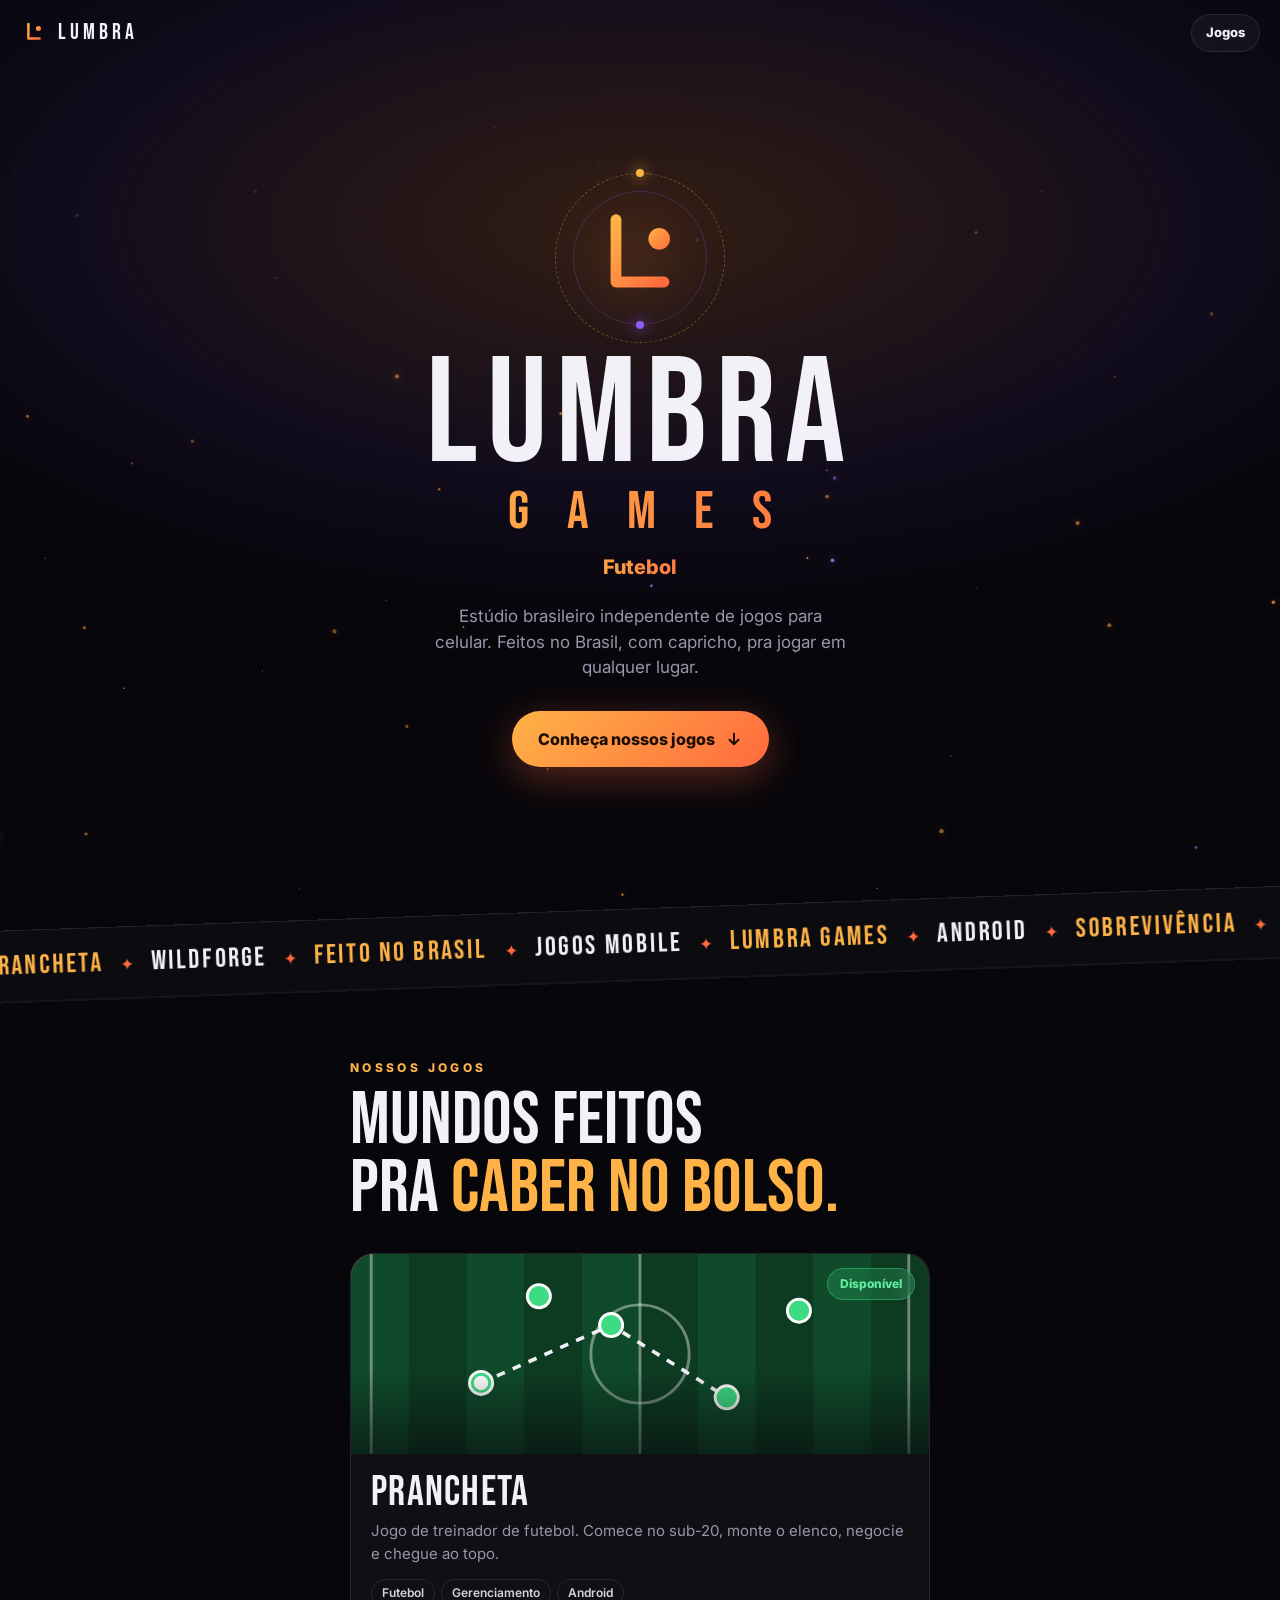
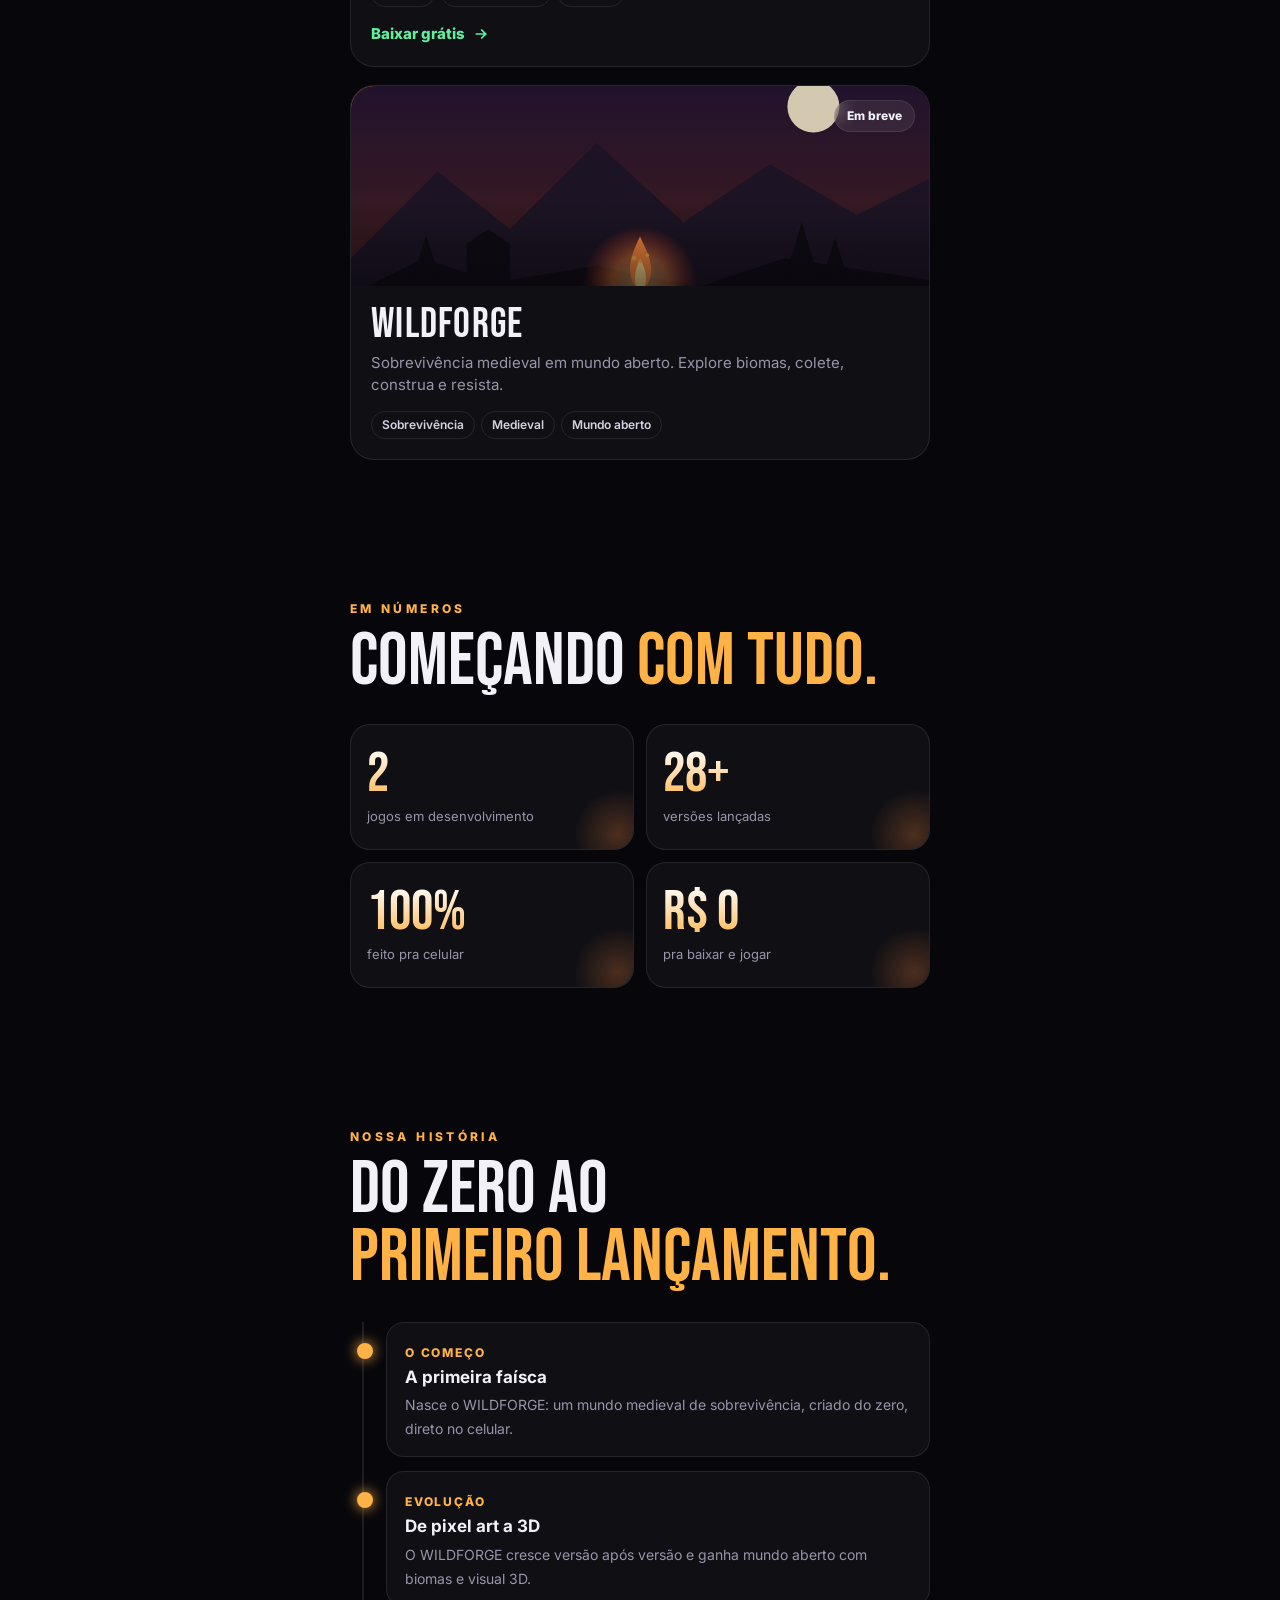
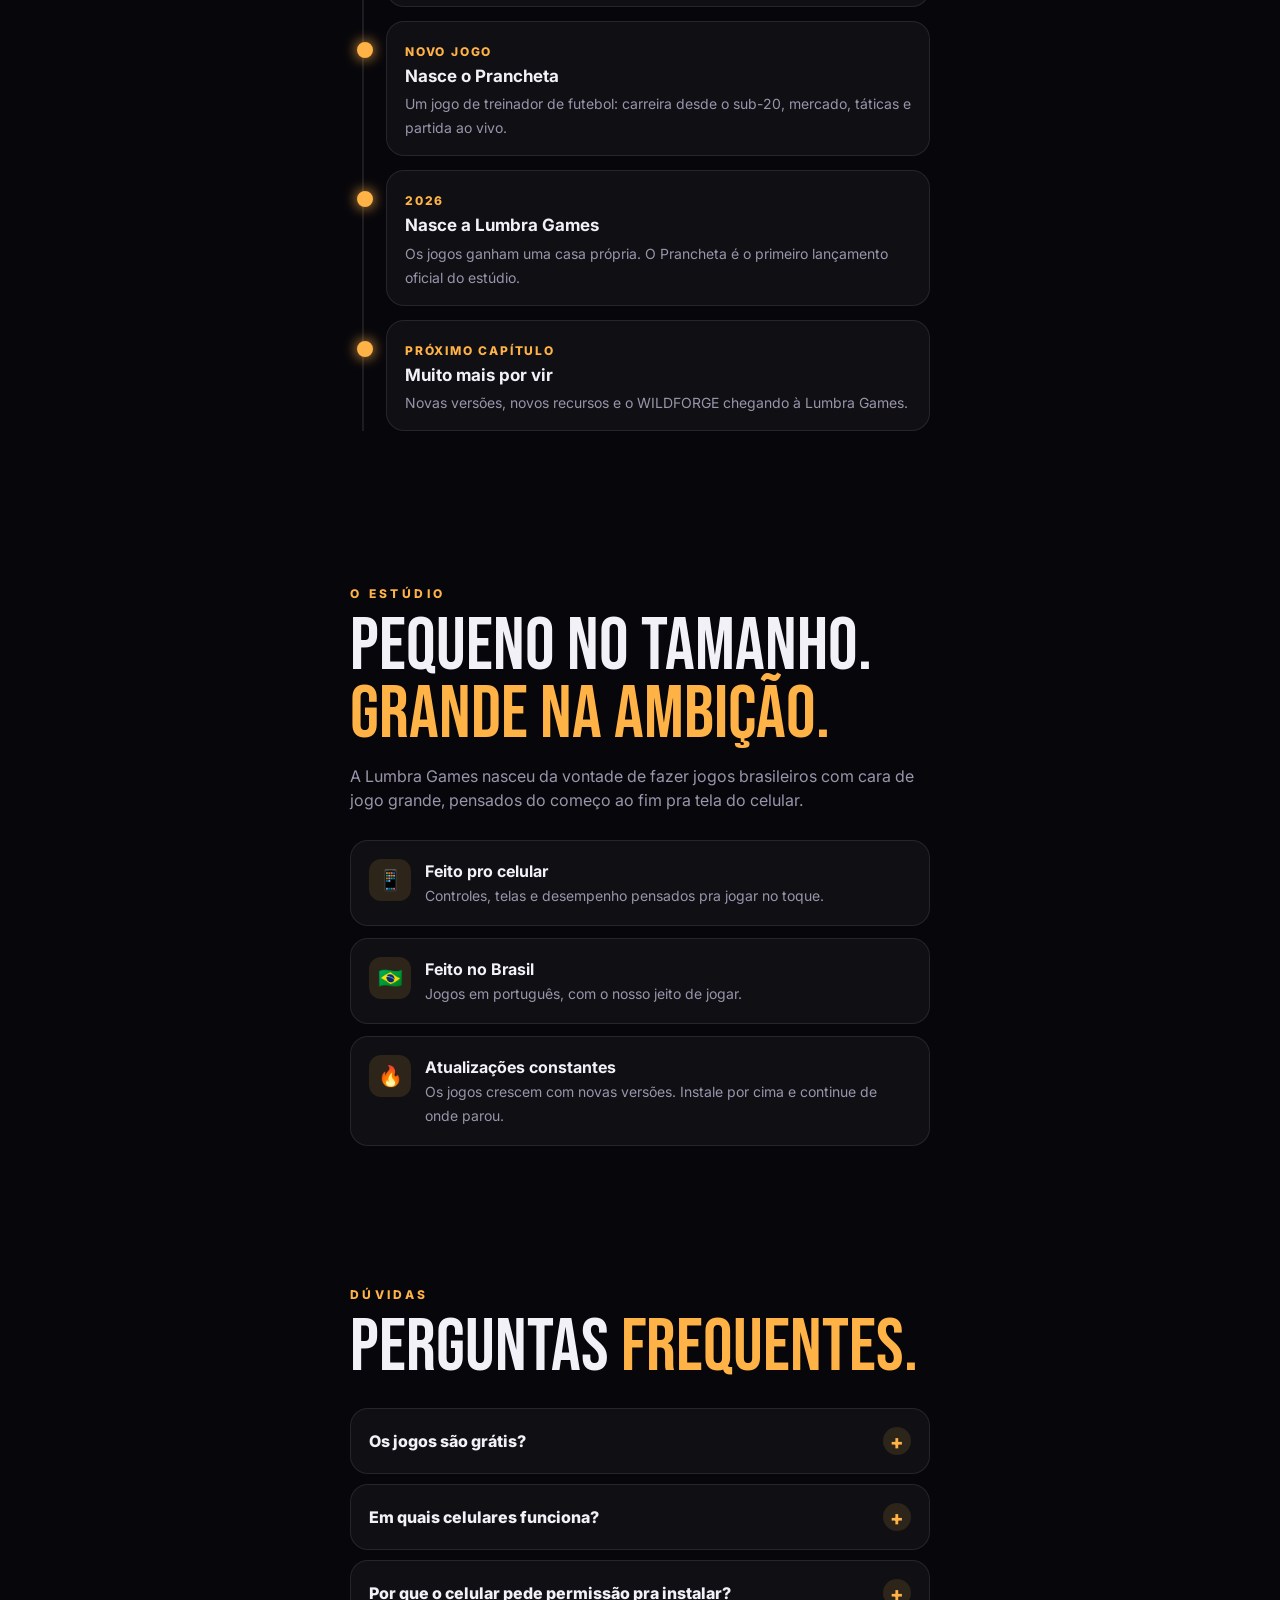
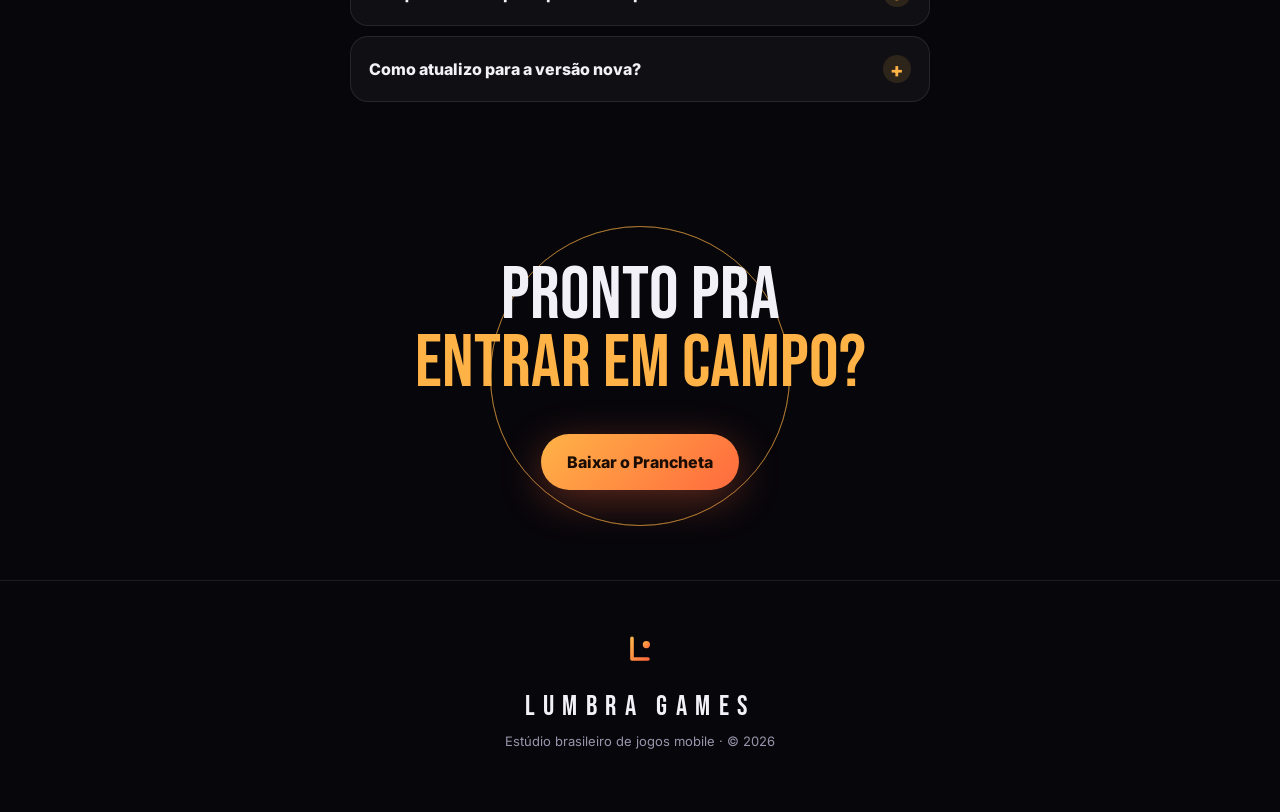
==== index.html @ eddba548 "Site oficial da Lumbra Games Co-Authored-By: Claude Opus 5.5 <noreply@anthropic.com> Claude-Session:" ====
<!DOCTYPE html>
<html lang="pt-BR">
<head>
<meta charset="utf-8">
<meta name="viewport" content="width=device-width, initial-scale=1, viewport-fit=cover">
<title>Lumbra Games · Estúdio brasileiro de jogos mobile</title>
<meta name="description" content="Lumbra Games é um estúdio brasileiro independente de jogos para celular. Criadores de Prancheta e WILDFORGE.">
<meta name="keywords" content="Lumbra Games, Lumbra, estúdio de jogos, jogos mobile, jogos Android, Prancheta, WILDFORGE, jogo brasileiro">
<meta name="author" content="Lumbra Games">
<link rel="canonical" href="https://lumbragames.github.io/">
<meta name="theme-color" content="#07060b">
<link rel="icon" href="logo.svg" type="image/svg+xml">
<meta property="og:type" content="website">
<meta property="og:site_name" content="Lumbra Games">
<meta property="og:title" content="Lumbra Games · Estúdio brasileiro de jogos mobile">
<meta property="og:description" content="Criadores de Prancheta e WILDFORGE.">
<meta property="og:url" content="https://lumbragames.github.io/">
<meta property="og:locale" content="pt_BR">
<meta name="twitter:card" content="summary">
<script type="application/ld+json">
{"@context":"https://schema.org","@type":"Organization","name":"Lumbra Games","alternateName":"Lumbra","url":"https://lumbragames.github.io/","logo":"https://lumbragames.github.io/logo.svg","description":"Estúdio brasileiro independente de jogos para celular.","foundingDate":"2026","areaServed":"BR",
"makesOffer":[{"@type":"Offer","price":"0","priceCurrency":"BRL","itemOffered":{"@type":"VideoGame","name":"Prancheta","url":"https://lumbragames.github.io/Prancheta/","gamePlatform":"Android","genre":"Gerenciamento de futebol","author":{"@type":"Organization","name":"Lumbra Games"}}}]}
</script>
<link rel="preconnect" href="https://fonts.googleapis.com">
<link rel="preconnect" href="https://fonts.gstatic.com" crossorigin>
<link href="https://fonts.googleapis.com/css2?family=Bebas+Neue&family=Inter:wght@400;600;800&display=swap" rel="stylesheet">
<style>
:root{--bg:#07060b;--card:rgba(255,255,255,.04);--line:rgba(255,255,255,.09);--chalk:#f3f1f8;--muted:#9a95ab;--amber:#ffb347;--ember:#ff6a3d;--violet:#8b5cf6;
--display:"Bebas Neue",Impact,"Arial Narrow",sans-serif;--body:Inter,system-ui,-apple-system,Roboto,sans-serif}
*{box-sizing:border-box;margin:0;padding:0}
html{scroll-behavior:smooth}
body{font-family:var(--body);background:var(--bg);color:var(--chalk);line-height:1.5;overflow-x:hidden;-webkit-font-smoothing:antialiased}
a{color:inherit;text-decoration:none}

/* intro */
#intro{position:fixed;inset:0;z-index:100;background:var(--bg);display:grid;place-items:center;transition:opacity .8s .1s,visibility .8s .1s}
#intro.done{opacity:0;visibility:hidden}
#intro svg{width:84px;height:84px}
#intro .m{stroke-dasharray:300;stroke-dashoffset:300;animation:draw 1.2s .1s cubic-bezier(.6,0,.2,1) forwards}
#intro .glow{opacity:0;animation:fadeIn .6s 1s forwards}
@keyframes draw{to{stroke-dashoffset:0}}
@keyframes fadeIn{to{opacity:1}}

/* fundo: brasas + luz */
#embers{position:fixed;inset:0;z-index:0;pointer-events:none}
.aura{position:fixed;left:50%;top:-20vh;width:140vw;height:90vh;transform:translateX(-50%);background:radial-gradient(ellipse at center,rgba(255,140,60,.18),rgba(139,92,246,.08) 45%,transparent 70%);filter:blur(20px);z-index:0;pointer-events:none;animation:breathe 8s ease-in-out infinite}
@keyframes breathe{50%{opacity:.6;transform:translateX(-50%) scale(1.1)}}
main,footer{position:relative;z-index:1}

nav{position:fixed;top:0;left:0;right:0;z-index:50;display:flex;align-items:center;justify-content:space-between;padding:14px 20px;transition:.3s}
nav.solid{background:rgba(7,6,11,.8);backdrop-filter:blur(12px);-webkit-backdrop-filter:blur(12px);border-bottom:1px solid var(--line)}
nav .b{display:flex;align-items:center;gap:10px;font-family:var(--display);font-size:22px;letter-spacing:.18em}
nav .b svg{width:28px;height:28px}
nav a.j{font-size:13px;font-weight:800;padding:8px 14px;border:1px solid var(--line);border-radius:99px;background:var(--card)}

/* hero */
.hero{min-height:100svh;display:flex;flex-direction:column;justify-content:center;align-items:center;text-align:center;padding:100px 20px 60px}
.mark{width:120px;height:120px;margin-bottom:26px;filter:drop-shadow(0 0 30px rgba(255,140,60,.45));animation:float 5s ease-in-out infinite}
@keyframes float{50%{transform:translateY(-10px)}}
.hero h1{font-family:var(--display);font-weight:400;font-size:clamp(64px,20vw,150px);line-height:.85;letter-spacing:.06em;white-space:nowrap}
.hero h1 span{display:inline-block;opacity:0;transform:translateY(40px);filter:blur(8px);animation:rise .8s cubic-bezier(.2,.9,.2,1) forwards}
@keyframes rise{to{opacity:1;transform:none;filter:none}}
.hero h1 .s{display:block;font-size:.36em;letter-spacing:.7em;margin-top:8px;margin-right:-.7em;background:linear-gradient(90deg,var(--amber),var(--ember));-webkit-background-clip:text;background-clip:text;color:transparent}
.hero p{max-width:420px;margin:22px auto 0;color:var(--muted);font-size:17px;opacity:0;animation:rise .8s 1.9s forwards}
.hero .go{display:inline-flex;align-items:center;gap:10px;margin-top:30px;padding:16px 26px;border-radius:99px;font-weight:800;background:linear-gradient(135deg,var(--amber),var(--ember));color:#1b0d03;box-shadow:0 10px 40px rgba(255,106,61,.35);opacity:0;animation:rise .8s 2.1s forwards}
.hero .go:active{transform:scale(.97)}

/* seções */
section{max-width:620px;margin:0 auto;padding:70px 20px}
.label{font-size:12px;font-weight:800;letter-spacing:.28em;text-transform:uppercase;color:var(--amber);margin-bottom:10px}
h2{font-family:var(--display);font-weight:400;font-size:clamp(48px,13vw,74px);line-height:.92;margin-bottom:14px}
h2 em{font-style:normal;color:var(--amber)}
.sub{color:var(--muted);font-size:16px}
.rv{opacity:0;transform:translateY(40px);transition:opacity .9s cubic-bezier(.2,.8,.2,1),transform .9s cubic-bezier(.2,.8,.2,1)}
.rv.in{opacity:1;transform:none}

/* jogos */
.games{display:grid;gap:18px;margin-top:30px}
.game{position:relative;display:block;border-radius:24px;overflow:hidden;border:1px solid var(--line);background:var(--card);transform-style:preserve-3d;transition:transform .25s}
.art{position:relative;height:200px;overflow:hidden}
.art svg{position:absolute;inset:0;width:100%;height:100%}
.game .info{padding:18px 20px 20px}
.game h3{font-family:var(--display);font-weight:400;font-size:42px;line-height:1;letter-spacing:.03em}
.game p{color:var(--muted);font-size:15px;margin:6px 0 14px}
.tags{display:flex;flex-wrap:wrap;gap:6px}
.tags span{font-size:12px;font-weight:600;padding:4px 10px;border-radius:99px;border:1px solid var(--line);color:#d6d2e2}
.badge{position:absolute;top:14px;right:14px;z-index:2;font-size:12px;font-weight:800;padding:6px 12px;border-radius:99px;backdrop-filter:blur(8px);-webkit-backdrop-filter:blur(8px)}
.badge.on{background:rgba(61,220,132,.2);color:#5ef0a0;border:1px solid rgba(61,220,132,.4)}
.badge.soon{background:rgba(255,255,255,.08);color:var(--chalk);border:1px solid var(--line)}
.game .shine{position:absolute;inset:0;pointer-events:none;background:radial-gradient(circle at var(--mx,50%) var(--my,0%),rgba(255,255,255,.12),transparent 50%);opacity:0;transition:opacity .3s}
.game:hover .shine,.game.t .shine{opacity:1}
.play{display:inline-flex;align-items:center;gap:8px;margin-top:16px;font-weight:800;font-size:15px;color:#5ef0a0}
.play svg{transition:transform .2s}.game:hover .play svg{transform:translateX(4px)}

/* arte animada dos jogos */
.p-ball{animation:pass 3.2s ease-in-out infinite}
@keyframes pass{0%{transform:translate(0,0)}33%{transform:translate(90px,-40px)}66%{transform:translate(170px,10px)}100%{transform:translate(0,0)}}
.p-line{stroke-dasharray:6 6;animation:dash 1s linear infinite}
@keyframes dash{to{stroke-dashoffset:-12}}
.w-fire{transform-origin:50% 100%;animation:flick .25s ease-in-out infinite alternate}
@keyframes flick{to{transform:scaleY(1.15) scaleX(.92)}}
.w-spark{animation:spark 2.4s linear infinite}
@keyframes spark{from{transform:translateY(0);opacity:1}to{transform:translateY(-110px);opacity:0}}
.e-noise{animation:noise .18s steps(2) infinite}
@keyframes noise{to{transform:translate(-6px,4px)}}
.e-scan{animation:scan 3s linear infinite}
@keyframes scan{from{transform:translateY(-20px)}to{transform:translateY(220px)}}
.e-eye{animation:blink 4s infinite}
@keyframes blink{0%,92%,100%{opacity:1}95%{opacity:0}}

/* sobre */
.about{display:grid;gap:12px;margin-top:28px}
.ab{display:flex;gap:14px;padding:18px;border-radius:18px;border:1px solid var(--line);background:var(--card)}
.ab i{flex:none;width:42px;height:42px;border-radius:12px;display:grid;place-items:center;font-style:normal;font-size:20px;background:rgba(255,179,71,.12)}
.ab b{display:block}
.ab small{color:var(--muted);font-size:14px}

footer{text-align:center;padding:50px 20px 60px;border-top:1px solid var(--line);color:var(--muted);font-size:13px}
footer svg{width:40px;height:40px;margin-bottom:10px}
footer .n{display:block;font-family:var(--display);font-size:28px;letter-spacing:.3em;color:var(--chalk);margin-bottom:4px}


/* ---- extras ---- */
#prog{position:fixed;top:0;left:0;height:3px;width:0;z-index:60;background:linear-gradient(90deg,var(--amber),var(--ember),var(--violet));box-shadow:0 0 12px var(--ember)}
.orbit{position:relative;width:170px;height:170px;display:grid;place-items:center;margin-bottom:10px}
.orbit .mark{margin:0}
.orbit::before,.orbit::after{content:"";position:absolute;inset:0;border-radius:50%;border:1px dashed rgba(255,179,71,.35);animation:spin 18s linear infinite}
.orbit::after{inset:18px;border:1px solid rgba(139,92,246,.25);animation-duration:11s;animation-direction:reverse}
.orbit i{position:absolute;inset:0;animation:spin 6s linear infinite}
.orbit i::before{content:"";position:absolute;top:-4px;left:50%;width:8px;height:8px;margin-left:-4px;border-radius:50%;background:var(--amber);box-shadow:0 0 14px var(--amber)}
.orbit i:nth-child(2){animation-duration:9s;animation-direction:reverse}.orbit i:nth-child(2)::before{background:var(--violet);box-shadow:0 0 14px var(--violet);top:auto;bottom:14px}
@keyframes spin{to{transform:rotate(360deg)}}
.rot{height:30px;overflow:hidden;margin-top:18px;font-weight:800;font-size:20px;opacity:0;animation:rise .8s 2.2s forwards}
.rot div{animation:roll 9s cubic-bezier(.7,0,.3,1) infinite}
.rot span{display:block;height:30px;line-height:30px;background:linear-gradient(90deg,var(--amber),var(--ember));-webkit-background-clip:text;background-clip:text;color:transparent}
@keyframes roll{0%,22%{transform:translateY(0)}25%,47%{transform:translateY(-30px)}50%,72%{transform:translateY(-60px)}75%,97%{transform:translateY(-90px)}100%{transform:translateY(-120px)}}
.hero .go{animation:rise .8s 2.4s forwards,glowp 2.6s 3.2s ease-in-out infinite}
@keyframes glowp{50%{box-shadow:0 10px 60px rgba(255,106,61,.65)}}
.hero p{animation-delay:2.1s}

.ticker{position:relative;z-index:1;overflow:hidden;white-space:nowrap;border-block:1px solid var(--line);background:rgba(255,255,255,.02);padding:14px 0;transform:rotate(-2deg) scale(1.05);margin:10px 0}
.ticker div{display:inline-block;animation:marq 26s linear infinite}
.ticker span{font-family:var(--display);font-size:26px;letter-spacing:.1em;margin:0 16px}
.ticker span:nth-child(4n+1){color:var(--amber)}
.ticker b{color:var(--ember);font-weight:400}
@keyframes marq{to{transform:translateX(-50%)}}

.game{animation:hover 6s ease-in-out infinite}
.game:nth-child(2){animation-delay:-3s}
@keyframes hover{50%{translate:0 -6px}}
.game::before{content:"";position:absolute;inset:-1px;border-radius:24px;padding:1px;background:conic-gradient(from var(--a,0deg),transparent 0 70%,var(--amber) 80%,var(--ember) 88%,transparent 95%);-webkit-mask:linear-gradient(#000 0 0) content-box,linear-gradient(#000 0 0);-webkit-mask-composite:xor;mask-composite:exclude;animation:border 4s linear infinite;pointer-events:none;z-index:3}
@property --a{syntax:"<angle>";inherits:false;initial-value:0deg}
@keyframes border{to{--a:360deg}}

.stats{display:grid;grid-template-columns:1fr 1fr;gap:12px;margin-top:28px}
.stat{position:relative;overflow:hidden;padding:22px 16px;border-radius:20px;border:1px solid var(--line);background:var(--card)}
.stat b{display:block;font-family:var(--display);font-weight:400;font-size:clamp(40px,12vw,56px);line-height:1;background:linear-gradient(180deg,#fff,var(--amber));-webkit-background-clip:text;background-clip:text;color:transparent}
.stat small{color:var(--muted);font-size:13px}
.stat::after{content:"";position:absolute;right:-30px;bottom:-30px;width:90px;height:90px;border-radius:50%;background:radial-gradient(circle,rgba(255,140,60,.25),transparent 70%);animation:breathe 4s ease-in-out infinite}

.tl{position:relative;margin-top:30px;padding-left:36px}
.tl::before{content:"";position:absolute;left:12px;top:0;bottom:0;width:2px;background:var(--line)}
.tl .fill{position:absolute;left:12px;top:0;width:2px;height:0;background:linear-gradient(var(--amber),var(--ember),var(--violet));box-shadow:0 0 14px var(--ember)}
.ev{position:relative;padding:16px 18px;margin-bottom:14px;border-radius:18px;border:1px solid var(--line);background:var(--card);opacity:0;transform:translateX(30px);transition:.7s cubic-bezier(.2,.8,.2,1)}
.ev.in{opacity:1;transform:none}
.ev::before{content:"";position:absolute;left:-30px;top:20px;width:12px;height:12px;border-radius:50%;background:var(--bg);border:2px solid var(--amber);transition:.4s .3s}
.ev.in::before{background:var(--amber);box-shadow:0 0 14px var(--amber)}
.ev span{font-size:12px;font-weight:800;letter-spacing:.15em;color:var(--amber)}
.ev b{display:block;font-size:17px;margin:2px 0}
.ev small{color:var(--muted);font-size:14px}

.ab i{animation:bounce 3s ease-in-out infinite}
.ab:nth-child(2) i{animation-delay:-1s}.ab:nth-child(3) i{animation-delay:-2s}
@keyframes bounce{50%{transform:translateY(-5px) rotate(-6deg)}}

.faq{margin-top:26px;display:grid;gap:10px}
.q{border-radius:18px;border:1px solid var(--line);background:var(--card);overflow:hidden;transition:border-color .3s}
.q.open{border-color:rgba(255,179,71,.4)}
.q button{all:unset;box-sizing:border-box;width:100%;display:flex;justify-content:space-between;align-items:center;gap:12px;padding:18px;font-weight:800;font-size:16px;cursor:pointer}
.q button i{flex:none;width:28px;height:28px;border-radius:50%;display:grid;place-items:center;background:rgba(255,179,71,.12);color:var(--amber);font-style:normal;font-size:20px;transition:transform .35s}
.q.open button i{transform:rotate(45deg)}
.q .a{display:grid;grid-template-rows:0fr;transition:grid-template-rows .4s cubic-bezier(.2,.8,.2,1)}
.q.open .a{grid-template-rows:1fr}
.q .a p{overflow:hidden;color:var(--muted);font-size:15px;padding:0 18px}
.q.open .a p{padding-bottom:18px}

.cta{text-align:center;padding:90px 20px;position:relative;overflow:hidden}
.cta .ring{position:absolute;left:50%;top:50%;width:300px;height:300px;margin:-150px;border-radius:50%;border:1px solid rgba(255,179,71,.3);animation:ripple 4s linear infinite}
.cta .ring:nth-child(2){animation-delay:-1.33s}.cta .ring:nth-child(3){animation-delay:-2.66s}
@keyframes ripple{from{transform:scale(.3);opacity:1}to{transform:scale(1.8);opacity:0}}
.cta h2,.cta a{position:relative}
.cta a{display:inline-flex;margin-top:22px;padding:16px 26px;border-radius:99px;font-weight:800;background:linear-gradient(135deg,var(--amber),var(--ember));color:#1b0d03;box-shadow:0 10px 40px rgba(255,106,61,.35)}

.tap{position:fixed;width:10px;height:10px;margin:-5px;border-radius:50%;pointer-events:none;z-index:95;background:var(--amber);animation:tap .6s ease-out forwards}
@keyframes tap{to{transform:scale(7);opacity:0}}

@media (prefers-reduced-motion:reduce){*,*::before,*::after{animation-duration:.01ms!important;animation-iteration-count:1!important;transition-duration:.01ms!important}}
</style>
</head>
<body>

<div id="intro"><svg viewBox="0 0 100 100" fill="none"><defs><linearGradient id="lg0" x1="0" y1="0" x2="1" y2="1"><stop offset="0" stop-color="#ffb347"/><stop offset="1" stop-color="#ff6a3d"/></linearGradient></defs><path class="m" d="M30 18v52h40" stroke="url(#lg0)" stroke-width="9" stroke-linecap="round" stroke-linejoin="round"/><circle class="glow" cx="66" cy="34" r="9" fill="url(#lg0)"/></svg></div>

<div id="prog"></div>
<div class="aura"></div>
<canvas id="embers"></canvas>

<nav id="nav">
  <a class="b" href="#"><svg viewBox="0 0 100 100" fill="none"><use href="#logo"/></svg>LUMBRA</a>
  <a class="j" href="#jogos">Jogos</a>
</nav>

<svg width="0" height="0" style="position:absolute"><defs>
  <linearGradient id="lg" x1="0" y1="0" x2="1" y2="1"><stop offset="0" stop-color="#ffb347"/><stop offset="1" stop-color="#ff6a3d"/></linearGradient>
  <g id="logo"><path d="M30 18v52h40" stroke="url(#lg)" stroke-width="9" stroke-linecap="round" stroke-linejoin="round" fill="none"/><circle cx="66" cy="34" r="9" fill="url(#lg)"/></g>
</defs></svg>

<main>
<header class="hero">
  <div class="orbit"><i></i><i></i><svg class="mark" viewBox="0 0 100 100" aria-hidden="true"><use href="#logo"/></svg></div>
  <h1 id="h1" aria-label="Lumbra Games"></h1>
  <div class="rot" aria-hidden="true"><div><span>Futebol</span><span>Sobrevivência</span><span>Estratégia</span><span>Aventura</span><span>Futebol</span></div></div>
  <p>Estúdio brasileiro independente de jogos para celular. Feitos no Brasil, com capricho, pra jogar em qualquer lugar.</p>
  <a class="go" href="#jogos">Conheça nossos jogos
    <svg width="18" height="18" viewBox="0 0 24 24" fill="none" stroke="currentColor" stroke-width="2.6" stroke-linecap="round" stroke-linejoin="round"><path d="M12 5v14M6 13l6 6 6-6"/></svg></a>
</header>

<div class="ticker" aria-hidden="true"><div id="tick"></div></div>

<section id="jogos">
  <div class="rv">
    <p class="label">Nossos jogos</p>
    <h2>Mundos feitos<br>pra <em>caber no bolso.</em></h2>
  </div>

  <div class="games">
    <!-- PRANCHETA -->
    <a class="game rv" href="Prancheta/">
      <span class="badge on">Disponível</span>
      <div class="art">
        <svg viewBox="0 0 400 200" preserveAspectRatio="xMidYMid slice" aria-hidden="true">
          <rect width="400" height="200" fill="#0d3b22"/>
          <g fill="#0f4a2a"><rect x="0" width="40" height="200"/><rect x="80" width="40" height="200"/><rect x="160" width="40" height="200"/><rect x="240" width="40" height="200"/><rect x="320" width="40" height="200"/></g>
          <g fill="none" stroke="rgba(255,255,255,.4)" stroke-width="2"><rect x="14" y="14" width="372" height="172"/><line x1="200" y1="14" x2="200" y2="186"/><circle cx="200" cy="100" r="34"/></g>
          <path class="p-line" d="M90 120 L180 80 L260 130" stroke="#f3f1f8" stroke-width="2.5" fill="none"/>
          <g fill="#3ddc84" stroke="#fff" stroke-width="2"><circle cx="90" cy="120" r="8"/><circle cx="180" cy="80" r="8"/><circle cx="260" cy="130" r="8"/><circle cx="130" cy="60" r="8"/><circle cx="310" cy="70" r="8"/></g>
          <circle class="p-ball" cx="90" cy="120" r="5" fill="#fff"/>
          <rect width="400" height="200" fill="url(#fadeG)"/>
          <defs><linearGradient id="fadeG" x1="0" y1="0" x2="0" y2="1"><stop offset=".55" stop-color="#07060b" stop-opacity="0"/><stop offset="1" stop-color="#07060b" stop-opacity=".85"/></linearGradient></defs>
        </svg>
      </div>
      <div class="info">
        <h3>Prancheta</h3>
        <p>Jogo de treinador de futebol. Comece no sub-20, monte o elenco, negocie e chegue ao topo.</p>
        <div class="tags"><span>Futebol</span><span>Gerenciamento</span><span>Android</span></div>
        <span class="play">Baixar grátis <svg width="16" height="16" viewBox="0 0 24 24" fill="none" stroke="currentColor" stroke-width="2.6" stroke-linecap="round"><path d="M5 12h14M13 6l6 6-6 6"/></svg></span>
      </div>
      <i class="shine"></i>
    </a>

    <!-- WILDFORGE -->
    <div class="game rv">
      <span class="badge soon">Em breve</span>
      <div class="art">
        <svg viewBox="0 0 400 200" preserveAspectRatio="xMidYMid slice" aria-hidden="true">
          <defs><linearGradient id="sky" x1="0" y1="0" x2="0" y2="1"><stop offset="0" stop-color="#1a1030"/><stop offset="1" stop-color="#4a1f1a"/></linearGradient>
          <radialGradient id="fireG"><stop offset="0" stop-color="#ffe08a"/><stop offset=".5" stop-color="#ff8a3d"/><stop offset="1" stop-color="#ff3d1f" stop-opacity="0"/></radialGradient></defs>
          <rect width="400" height="200" fill="url(#sky)"/>
          <circle cx="320" cy="45" r="18" fill="#f3e9c8" opacity=".85"/>
          <path d="M0 150 L60 90 L110 130 L170 70 L230 125 L290 85 L350 120 L400 95 V200 H0Z" fill="#1c1424"/>
          <path d="M0 175 L50 150 L80 160 L80 140 L95 130 L110 140 L110 165 L170 155 L240 170 L300 150 L400 165 V200 H0Z" fill="#0e0a12"/>
          <g fill="#0e0a12"><path d="M300 165 l12 -40 l12 40z"/><path d="M325 168 l10 -32 l10 32z"/><path d="M40 172 l12 -38 l12 38z"/></g>
          <circle cx="200" cy="168" r="40" fill="url(#fireG)" opacity=".6"/>
          <g class="w-fire"><path d="M200 175 C188 160 194 148 200 135 C206 148 214 160 200 175Z" fill="#ff8a3d"/><path d="M200 175 C194 166 197 158 200 150 C204 158 207 166 200 175Z" fill="#ffe08a"/></g>
          <g fill="#ffb347"><circle class="w-spark" cx="196" cy="150" r="1.6"/><circle class="w-spark" cx="205" cy="148" r="1.3" style="animation-delay:-.8s"/><circle class="w-spark" cx="200" cy="152" r="1.2" style="animation-delay:-1.6s"/></g>
          <rect width="400" height="200" fill="url(#fadeG)"/>
        </svg>
      </div>
      <div class="info">
        <h3>WILDFORGE</h3>
        <p>Sobrevivência medieval em mundo aberto. Explore biomas, colete, construa e resista.</p>
        <div class="tags"><span>Sobrevivência</span><span>Medieval</span><span>Mundo aberto</span></div>
      </div>
      <i class="shine"></i>
    </div>
  </div>
</section>


<section>
  <div class="rv">
    <p class="label">Em números</p>
    <h2>Começando <em>com tudo.</em></h2>
  </div>
  <div class="stats">
    <div class="stat rv"><b data-n="2">0</b><small>jogos em desenvolvimento</small></div>
    <div class="stat rv"><b data-n="28" data-s="+">0</b><small>versões lançadas</small></div>
    <div class="stat rv"><b data-n="100" data-s="%">0</b><small>feito pra celular</small></div>
    <div class="stat rv"><b data-n="0" data-p="R$ ">0</b><small>pra baixar e jogar</small></div>
  </div>
</section>

<section>
  <div class="rv">
    <p class="label">Nossa história</p>
    <h2>Do zero ao<br><em>primeiro lançamento.</em></h2>
  </div>
  <div class="tl" id="tl"><div class="fill" id="tlf"></div>
    <div class="ev"><span>O COMEÇO</span><b>A primeira faísca</b><small>Nasce o WILDFORGE: um mundo medieval de sobrevivência, criado do zero, direto no celular.</small></div>
    <div class="ev"><span>EVOLUÇÃO</span><b>De pixel art a 3D</b><small>O WILDFORGE cresce versão após versão e ganha mundo aberto com biomas e visual 3D.</small></div>
    <div class="ev"><span>NOVO JOGO</span><b>Nasce o Prancheta</b><small>Um jogo de treinador de futebol: carreira desde o sub-20, mercado, táticas e partida ao vivo.</small></div>
    <div class="ev"><span>2026</span><b>Nasce a Lumbra Games</b><small>Os jogos ganham uma casa própria. O Prancheta é o primeiro lançamento oficial do estúdio.</small></div>
    <div class="ev"><span>PRÓXIMO CAPÍTULO</span><b>Muito mais por vir</b><small>Novas versões, novos recursos e o WILDFORGE chegando à Lumbra Games.</small></div>
  </div>
</section>

<section>
  <div class="rv">
    <p class="label">O estúdio</p>
    <h2>Pequeno no tamanho.<br><em>Grande na ambição.</em></h2>
    <p class="sub">A Lumbra Games nasceu da vontade de fazer jogos brasileiros com cara de jogo grande, pensados do começo ao fim pra tela do celular.</p>
  </div>
  <div class="about">
    <div class="ab rv"><i>📱</i><div><b>Feito pro celular</b><small>Controles, telas e desempenho pensados pra jogar no toque.</small></div></div>
    <div class="ab rv"><i>🇧🇷</i><div><b>Feito no Brasil</b><small>Jogos em português, com o nosso jeito de jogar.</small></div></div>
    <div class="ab rv"><i>🔥</i><div><b>Atualizações constantes</b><small>Os jogos crescem com novas versões. Instale por cima e continue de onde parou.</small></div></div>
  </div>
</section>

<section>
  <div class="rv">
    <p class="label">Dúvidas</p>
    <h2>Perguntas <em>frequentes.</em></h2>
  </div>
  <div class="faq">
    <div class="q rv"><button>Os jogos são grátis?<i>+</i></button><div class="a"><p>Sim. Você baixa e joga sem pagar nada.</p></div></div>
    <div class="q rv"><button>Em quais celulares funciona?<i>+</i></button><div class="a"><p>Os jogos são feitos para Android. A instalação é pelo arquivo APK, direto do nosso site.</p></div></div>
    <div class="q rv"><button>Por que o celular pede permissão pra instalar?<i>+</i></button><div class="a"><p>Como o jogo não vem da Play Store, o Android pede que você permita "instalar apps desconhecidos". É só liberar uma vez para o navegador.</p></div></div>
    <div class="q rv"><button>Como atualizo para a versão nova?<i>+</i></button><div class="a"><p>Baixe a versão nova e instale por cima da antiga. Seu progresso continua salvo.</p></div></div>
  </div>
</section>

<div class="cta">
  <div class="ring"></div><div class="ring"></div><div class="ring"></div>
  <h2 class="rv">Pronto pra<br><em>entrar em campo?</em></h2>
  <a class="rv" href="Prancheta/">Baixar o Prancheta</a>
</div>
</main>

<footer>
  <svg viewBox="0 0 100 100" aria-hidden="true"><use href="#logo"/></svg>
  <span class="n">LUMBRA GAMES</span>
  Estúdio brasileiro de jogos mobile · © 2026
</footer>

<script>
(()=>{
const $=s=>document.querySelector(s),$$=s=>[...document.querySelectorAll(s)];
const reduce=matchMedia('(prefers-reduced-motion: reduce)').matches;
const end=()=>$('#intro').classList.add('done');
addEventListener('load',()=>setTimeout(end,reduce?0:1500));setTimeout(end,2800);

const h=$('#h1');
'LUMBRA'.split('').forEach((c,i)=>{const s=document.createElement('span');s.textContent=c;s.style.animationDelay=(1.5+i*.07)+'s';h.appendChild(s)});
const g=document.createElement('span');g.className='s';g.textContent='GAMES';g.style.animationDelay='2s';h.appendChild(g);

const nav=$('#nav');addEventListener('scroll',()=>nav.classList.toggle('solid',scrollY>40),{passive:true});

const io=new IntersectionObserver(es=>es.forEach(e=>{if(e.isIntersecting){e.target.classList.add('in');io.unobserve(e.target)}}),{threshold:.15});
$$('.rv').forEach(e=>{const sib=[...e.parentNode.children].filter(x=>x.classList.contains('rv'));e.style.transitionDelay=(sib.indexOf(e)*.1)+'s';io.observe(e)});

$$('.game').forEach(c=>{
  const mv=(x,y)=>{const r=c.getBoundingClientRect(),px=(x-r.left)/r.width,py=(y-r.top)/r.height;c.style.setProperty('--mx',px*100+'%');c.style.setProperty('--my',py*100+'%');c.style.transform=`perspective(900px) rotateX(${(py-.5)*-7}deg) rotateY(${(px-.5)*7}deg)`};
  c.addEventListener('pointermove',e=>mv(e.clientX,e.clientY));
  c.addEventListener('touchstart',e=>{c.classList.add('t');mv(e.touches[0].clientX,e.touches[0].clientY)},{passive:true});
  const out=()=>{c.classList.remove('t');c.style.transform=''};c.addEventListener('pointerleave',out);c.addEventListener('touchend',out);
});


/* extras */
const prog=$('#prog');addEventListener('scroll',()=>{const h=document.documentElement;prog.style.width=(scrollY/(h.scrollHeight-innerHeight)*100)+'%'},{passive:true});
const tw=['PRANCHETA','WILDFORGE','FEITO NO BRASIL','JOGOS MOBILE','LUMBRA GAMES','ANDROID','SOBREVIVÊNCIA','FUTEBOL'];
const row=tw.map(w=>`<span>${w}</span><b>✦</b>`).join('');$('#tick').innerHTML=row+row;
const io2=new IntersectionObserver(es=>es.forEach(e=>{if(!e.isIntersecting)return;io2.unobserve(e.target);const b=e.target.querySelector('b[data-n]');if(!b)return;const n=+b.dataset.n,sx=b.dataset.s||'',px=b.dataset.p||'';const t0=performance.now();const f=t=>{const k=Math.min((t-t0)/1500,1);b.textContent=px+Math.round(n*(1-Math.pow(1-k,3)))+sx;if(k<1)requestAnimationFrame(f)};requestAnimationFrame(f)}),{threshold:.4});
$$('.stat').forEach(e=>io2.observe(e));
const evs=$$('.ev'),io3=new IntersectionObserver(es=>es.forEach(e=>{if(e.isIntersecting){e.target.classList.add('in');io3.unobserve(e.target)}}),{threshold:.5});evs.forEach(e=>io3.observe(e));
const tl=$('#tl'),tlf=$('#tlf');addEventListener('scroll',()=>{const r=tl.getBoundingClientRect();const k=Math.max(0,Math.min(1,(innerHeight*.7-r.top)/r.height));tlf.style.height=(k*100)+'%'},{passive:true});
$$('.q button').forEach(b=>b.addEventListener('click',()=>{const q=b.parentNode,o=q.classList.contains('open');$$('.q').forEach(x=>x.classList.remove('open'));if(!o)q.classList.add('open')}));
if(!reduce)addEventListener('pointerdown',e=>{const d=document.createElement('i');d.className='tap';d.style.left=e.clientX+'px';d.style.top=e.clientY+'px';document.body.appendChild(d);setTimeout(()=>d.remove(),650)});
const mk2=$('.orbit');if(!reduce)addEventListener('scroll',()=>{if(scrollY<innerHeight)mk2.style.transform=`translateY(${scrollY*.35}px) scale(${1-scrollY/innerHeight*.3})`;},{passive:true});

/* brasas subindo */
const cv=$('#embers'),cx=cv.getContext('2d');let W,H,P=[];
const fit=()=>{W=innerWidth;H=innerHeight;cv.width=W*devicePixelRatio;cv.height=H*devicePixelRatio;cx.setTransform(devicePixelRatio,0,0,devicePixelRatio,0,0)};fit();addEventListener('resize',fit);
const N=reduce?0:Math.min(60,Math.round(innerWidth/7));
const mk=(y)=>({x:Math.random()*W,y:y??H+10,r:Math.random()*1.8+.4,vy:Math.random()*.6+.25,vx:(Math.random()-.5)*.3,a:Math.random()*.6+.3,w:Math.random()*Math.PI*2,c:Math.random()<.8?'255,160,70':'170,130,255'});
for(let i=0;i<N;i++)P.push(mk(Math.random()*H));
(function loop(){cx.clearRect(0,0,W,H);for(const p of P){p.y-=p.vy;p.w+=.02;p.x+=p.vx+Math.sin(p.w)*.3;if(p.y<-10)Object.assign(p,mk());const f=Math.min(1,p.y/H*1.4);cx.beginPath();cx.arc(p.x,p.y,p.r,0,7);cx.fillStyle=`rgba(${p.c},${p.a*f})`;cx.shadowBlur=8;cx.shadowColor=`rgba(${p.c},.8)`;cx.fill()}if(N)requestAnimationFrame(loop)})();
})();
</script>
</body>
</html>
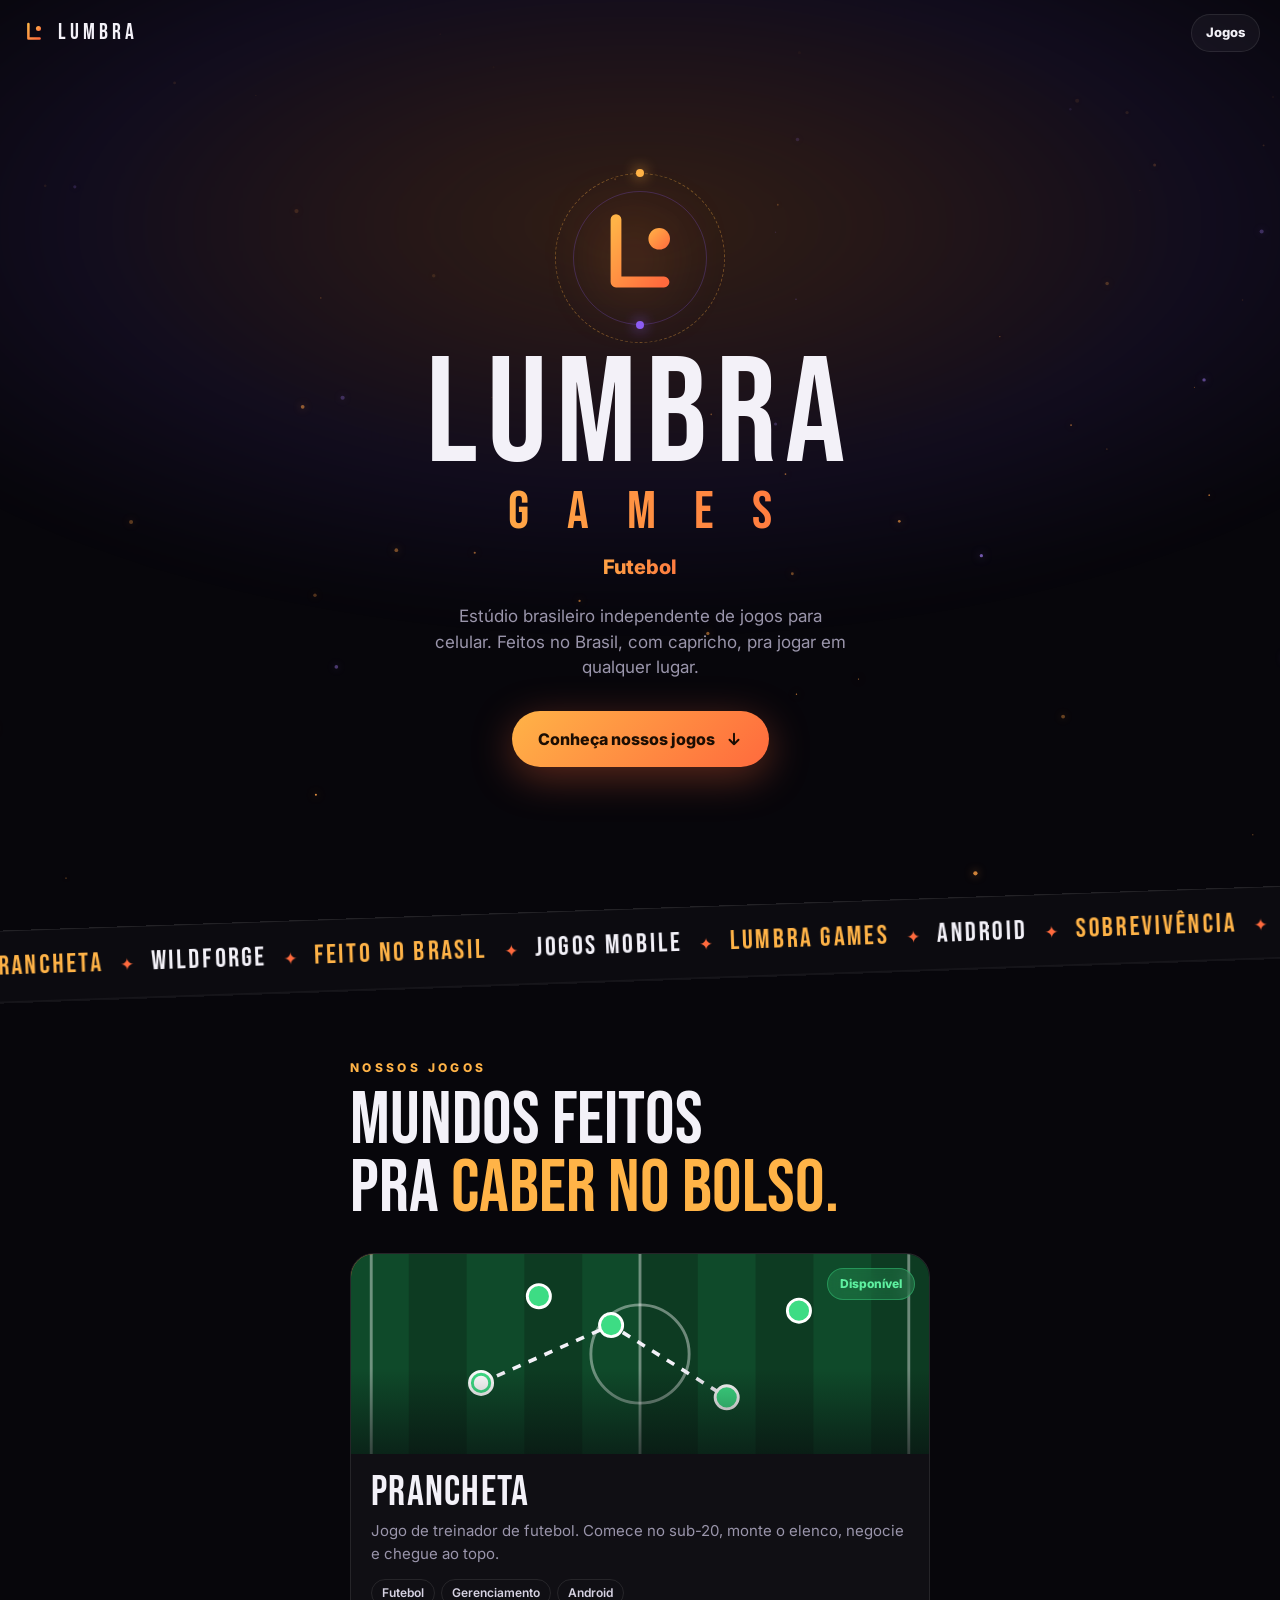
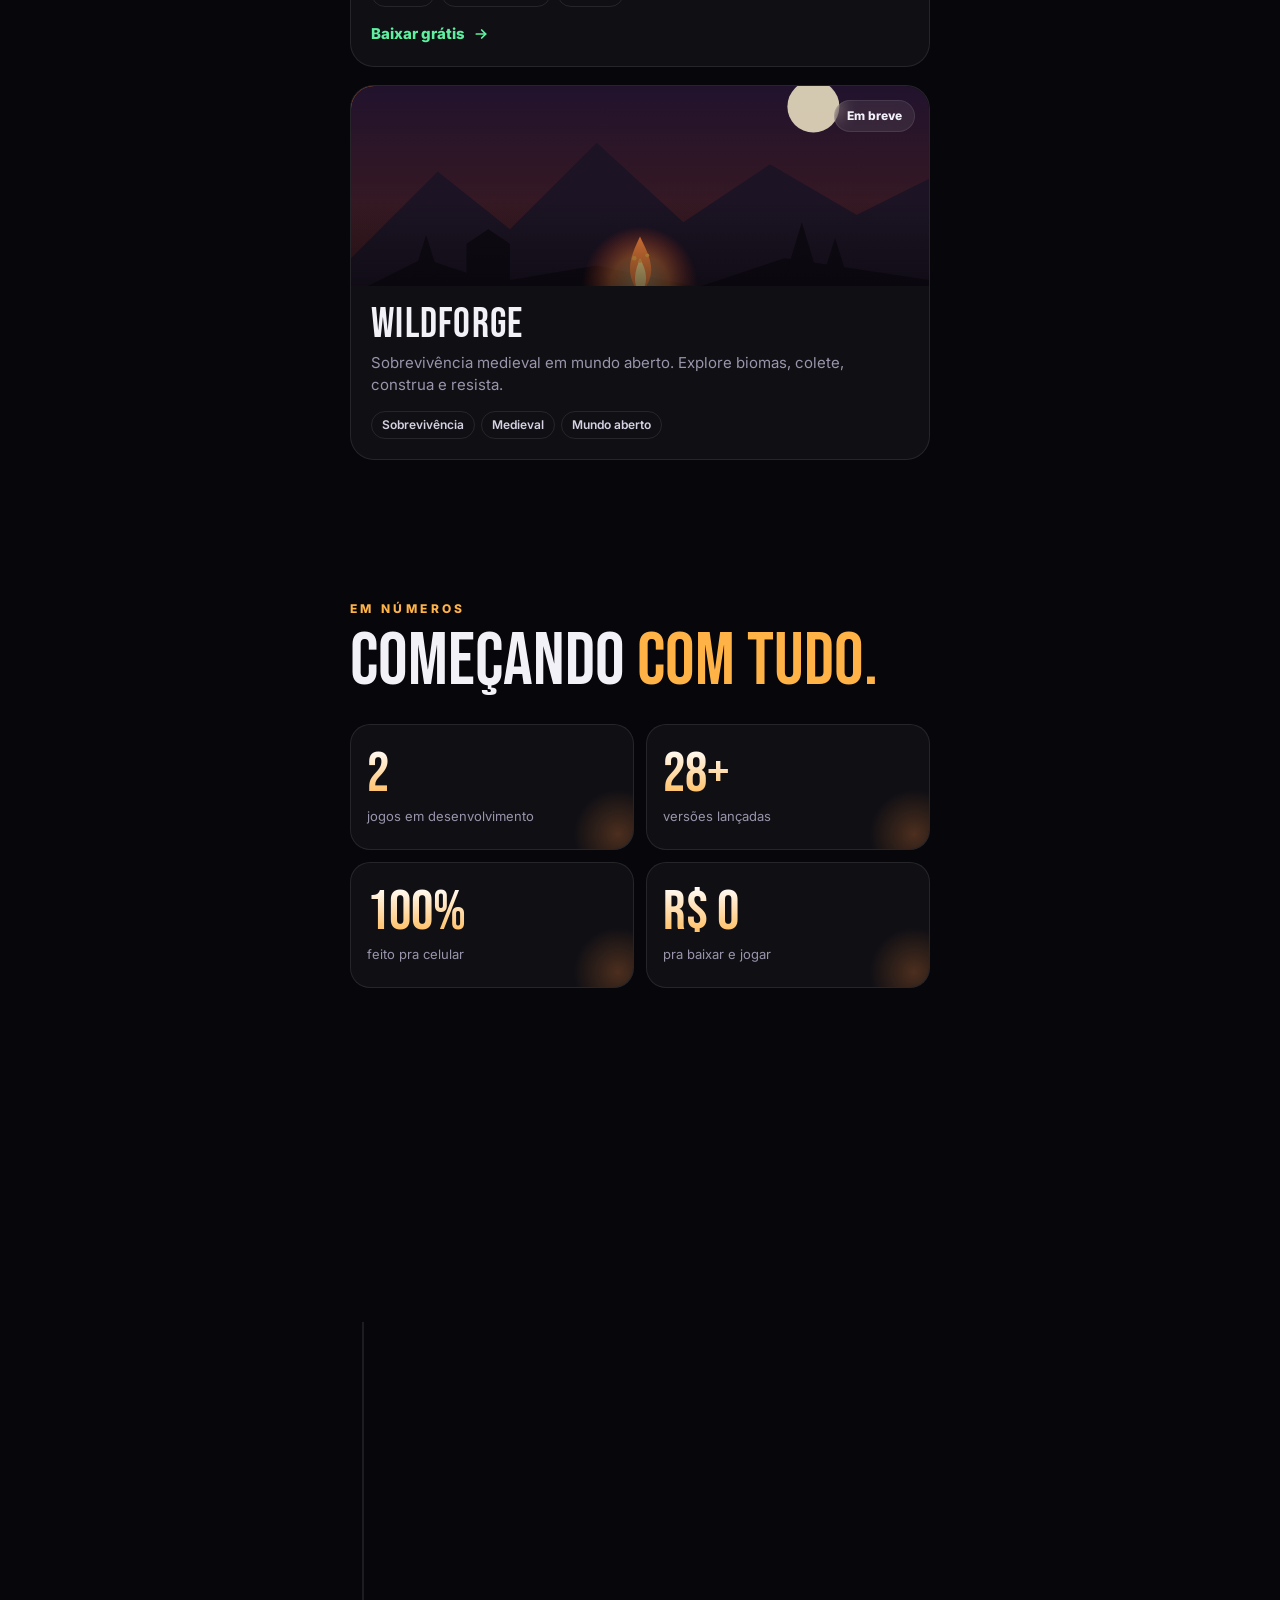
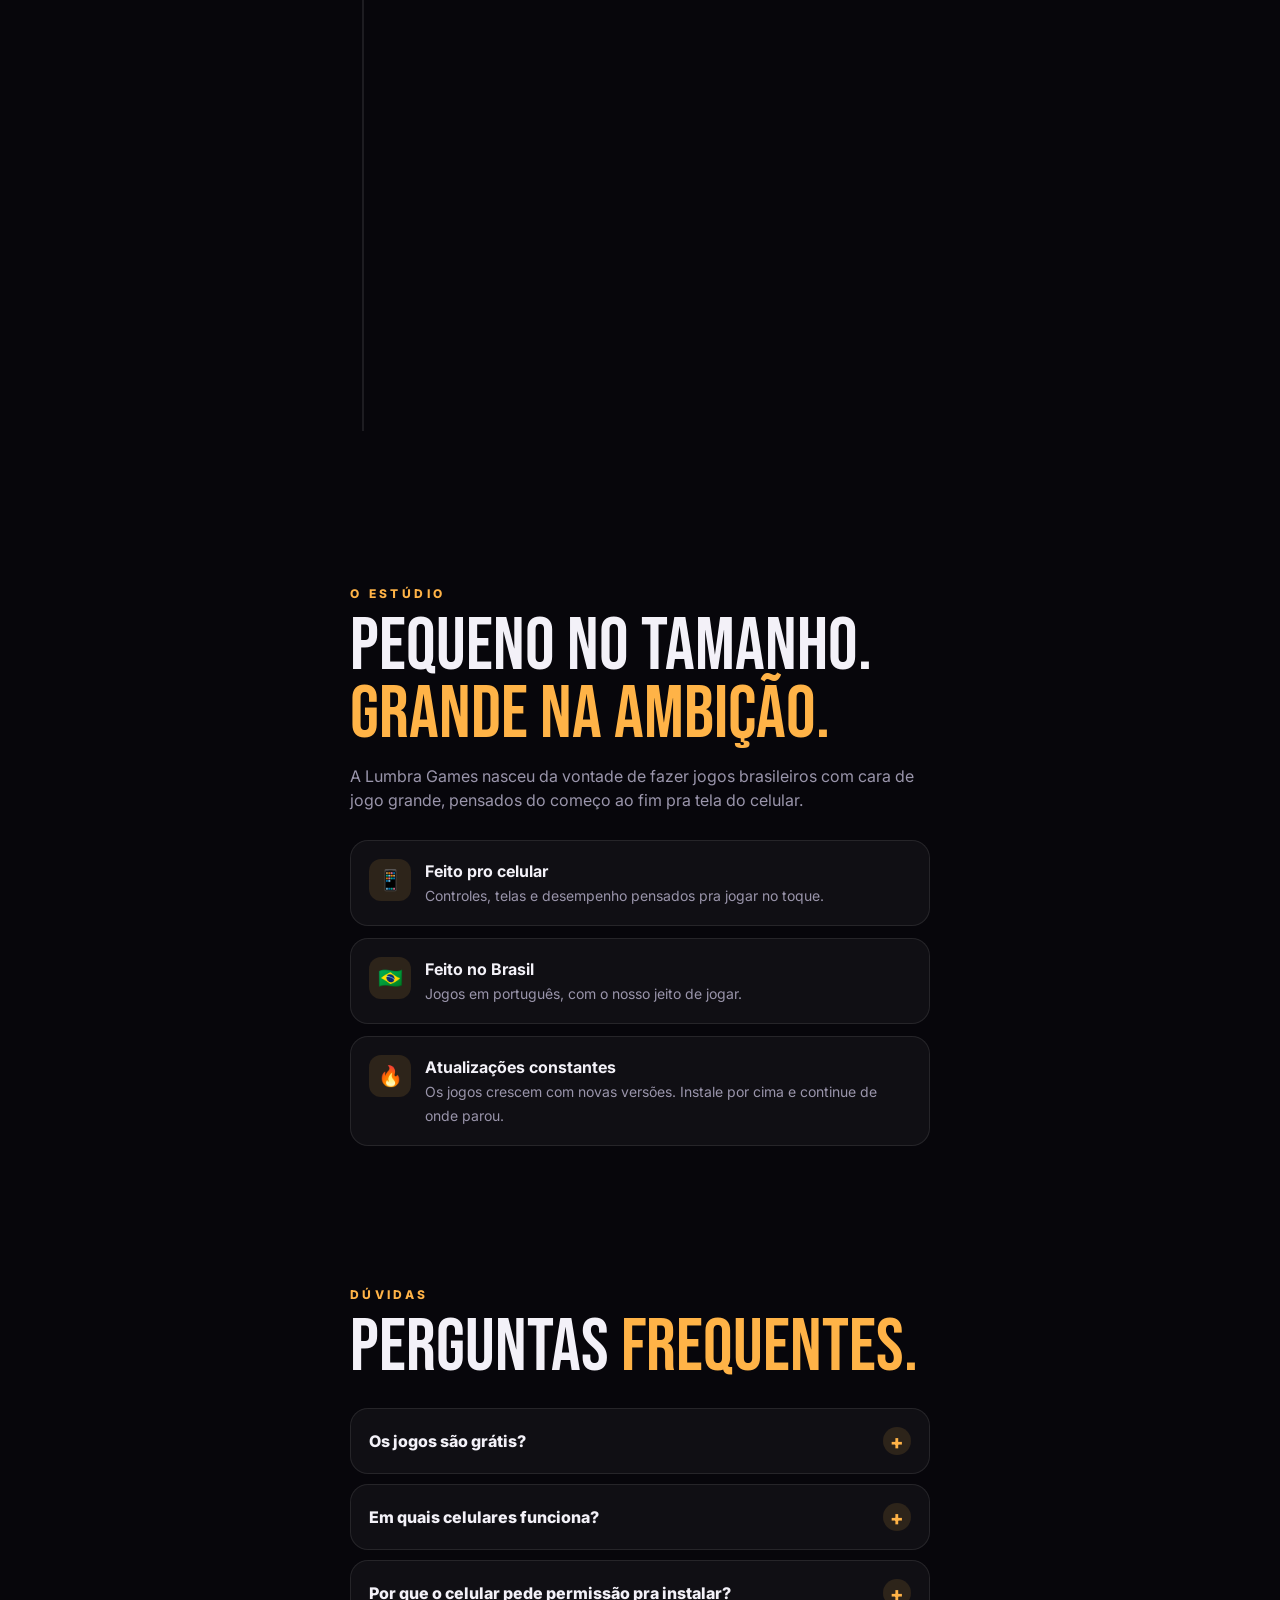
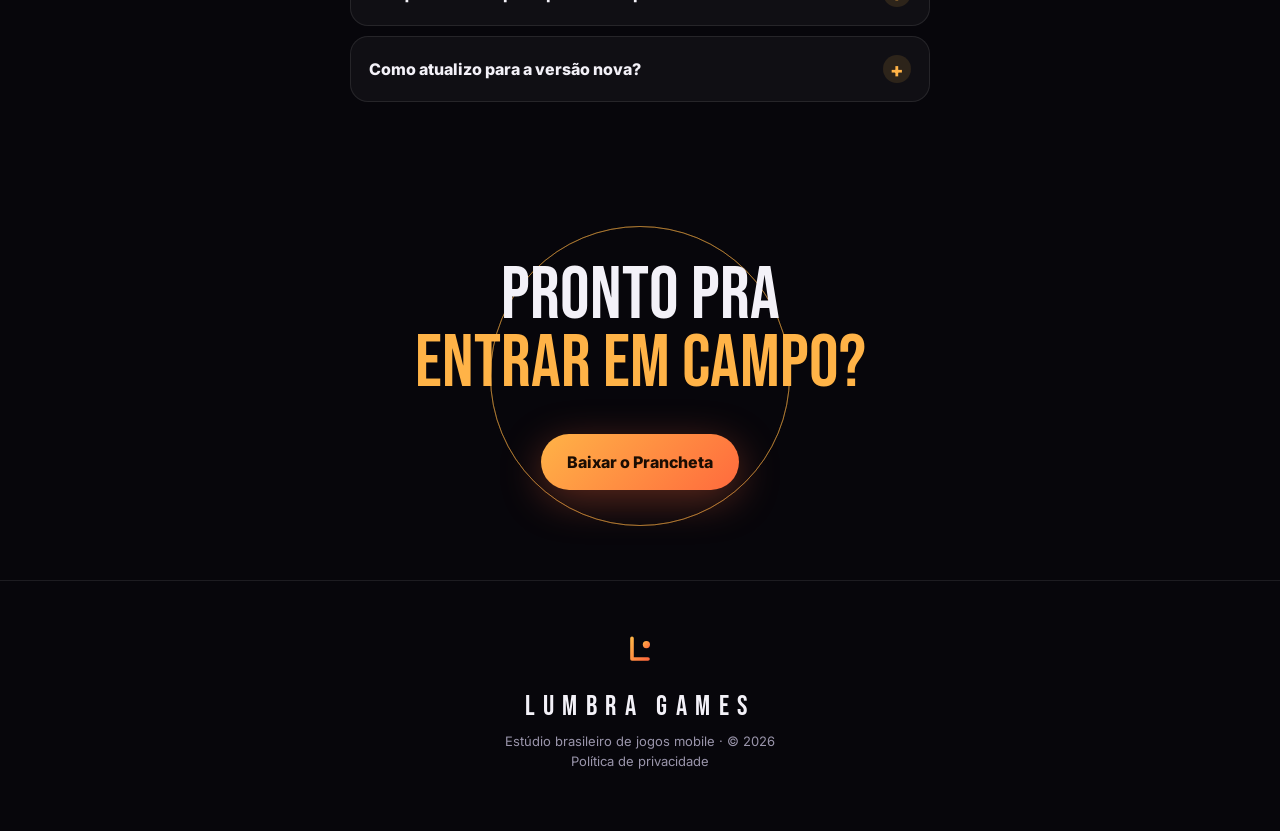
==== commit 94c11eee: "Lumbra Control: painel administrativo, SDK de analytics, regras de segurança e política de privacida" ====
--- a/index.html
+++ b/index.html
@@ -350,7 +350,7 @@
 <footer>
   <svg viewBox="0 0 100 100" aria-hidden="true"><use href="#logo"/></svg>
   <span class="n">LUMBRA GAMES</span>
-  Estúdio brasileiro de jogos mobile · © 2026
+  Estúdio brasileiro de jogos mobile · © 2026<br><a href="privacidade/" style="color:var(--muted)">Política de privacidade</a>
 </footer>
 
 <script>
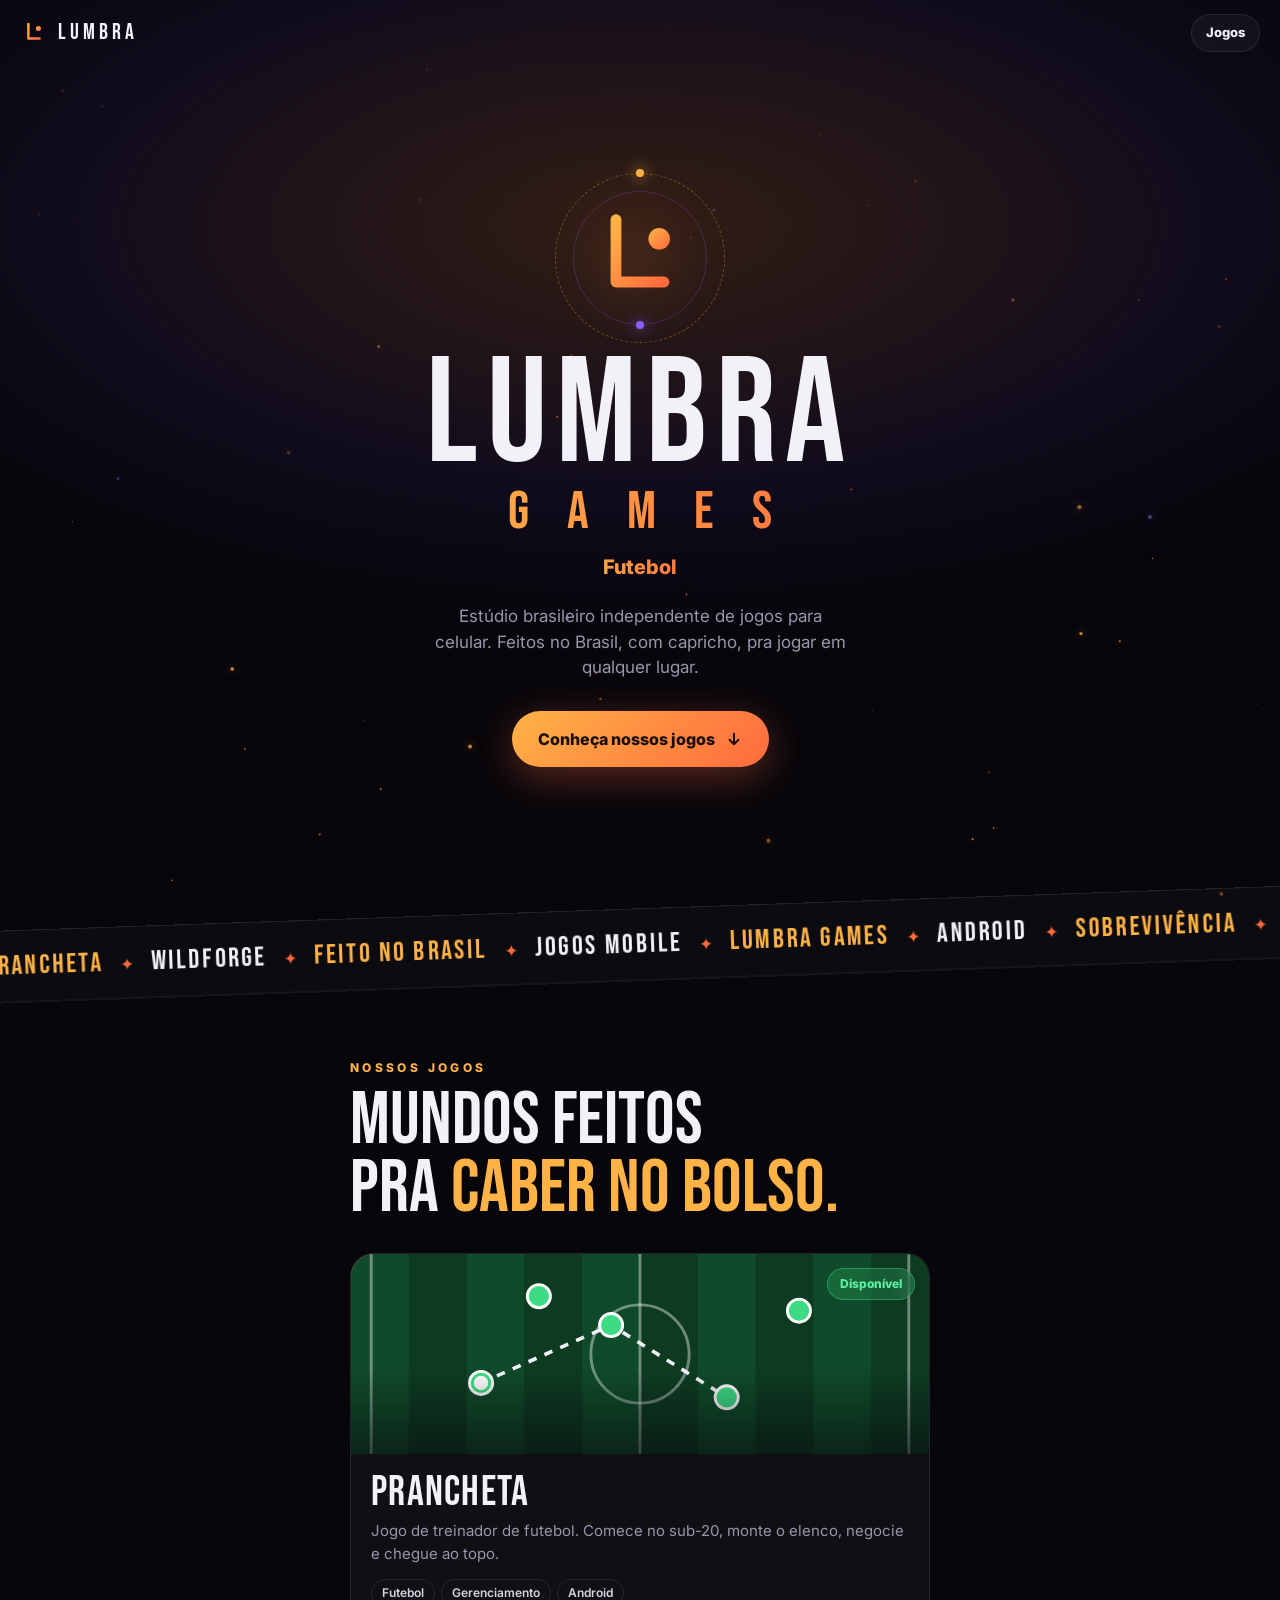
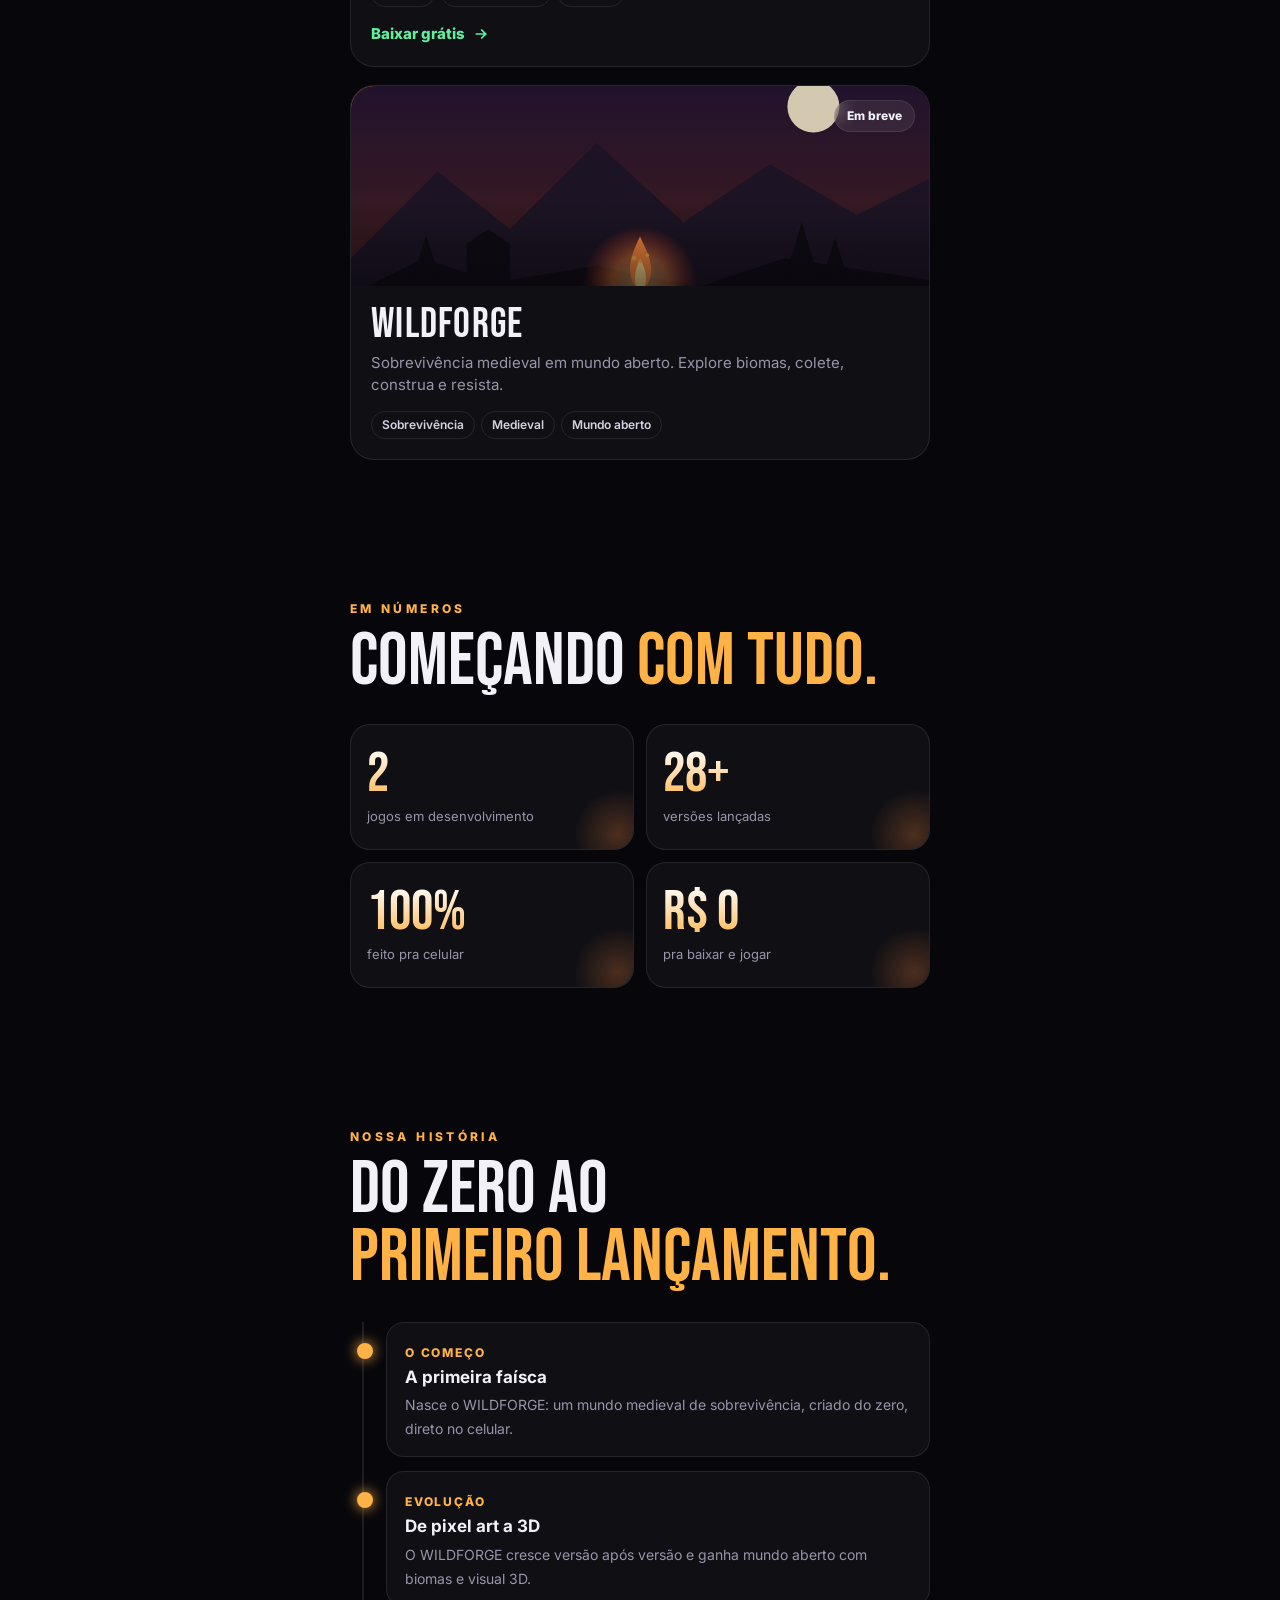
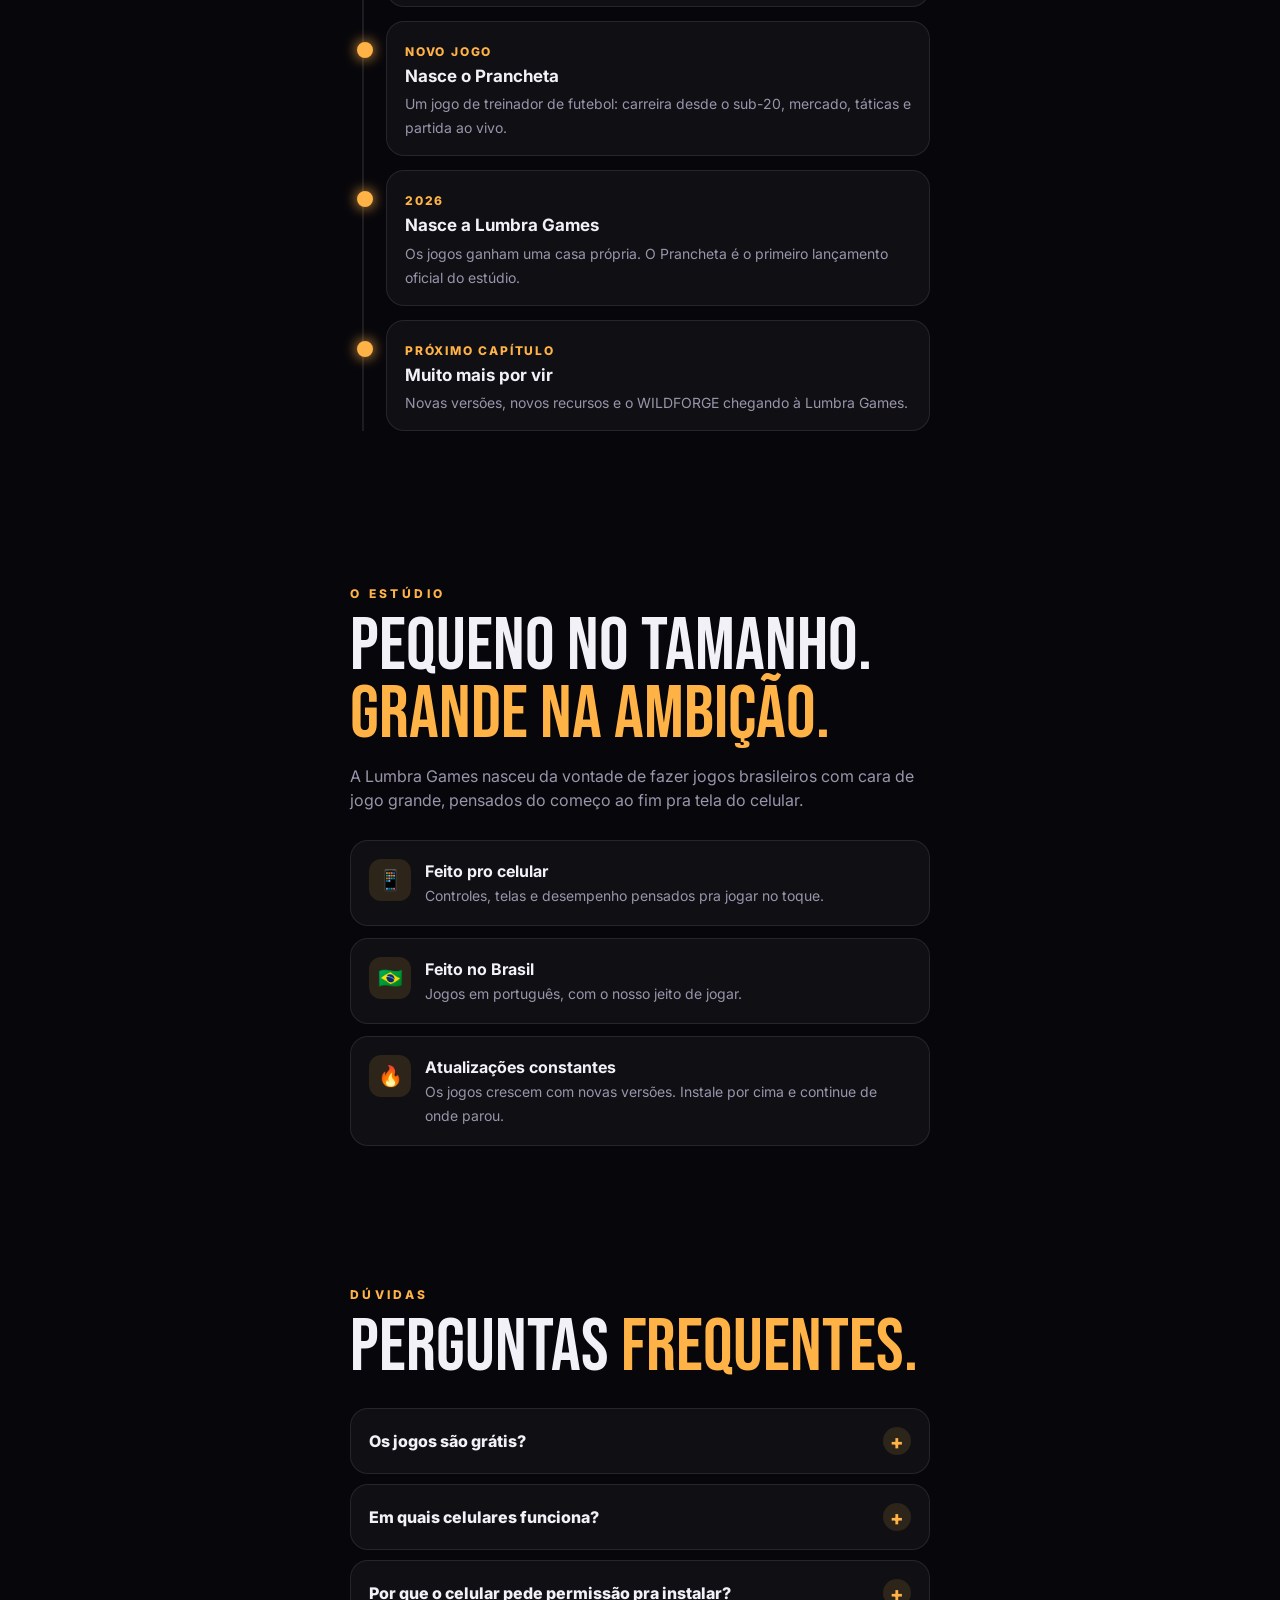
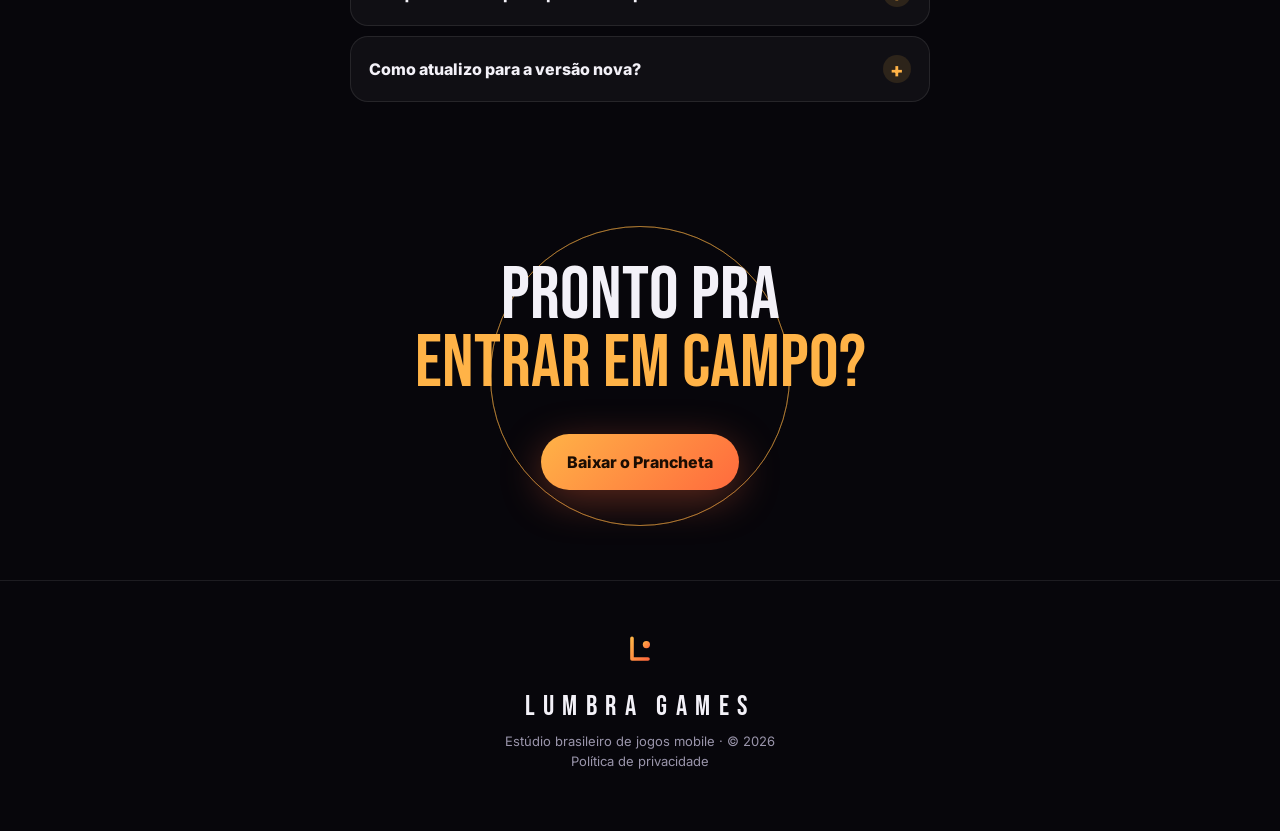
==== commit 92173081: "Ícone do site para o Google (favicon .ico/.png), imagem de prévia e logo em PNG Co-Authored-By: Clau" ====
--- a/index.html
+++ b/index.html
@@ -9,16 +9,24 @@
 <meta name="author" content="Lumbra Games">
 <link rel="canonical" href="https://lumbragames.github.io/">
 <meta name="theme-color" content="#07060b">
-<link rel="icon" href="logo.svg" type="image/svg+xml">
+<link rel="icon" href="/favicon.ico" sizes="any">
+<link rel="icon" href="/icon-48.png" type="image/png" sizes="48x48">
+<link rel="icon" href="/icon-192.png" type="image/png" sizes="192x192">
+<link rel="icon" href="/logo.svg" type="image/svg+xml">
+<link rel="apple-touch-icon" href="/apple-touch-icon.png">
 <meta property="og:type" content="website">
 <meta property="og:site_name" content="Lumbra Games">
 <meta property="og:title" content="Lumbra Games · Estúdio brasileiro de jogos mobile">
 <meta property="og:description" content="Criadores de Prancheta e WILDFORGE.">
 <meta property="og:url" content="https://lumbragames.github.io/">
 <meta property="og:locale" content="pt_BR">
-<meta name="twitter:card" content="summary">
+<meta property="og:image" content="https://lumbragames.github.io/og-image.png">
+<meta property="og:image:width" content="1200">
+<meta property="og:image:height" content="630">
+<meta name="twitter:image" content="https://lumbragames.github.io/og-image.png">
+<meta name="twitter:card" content="summary_large_image">
 <script type="application/ld+json">
-{"@context":"https://schema.org","@type":"Organization","name":"Lumbra Games","alternateName":"Lumbra","url":"https://lumbragames.github.io/","logo":"https://lumbragames.github.io/logo.svg","description":"Estúdio brasileiro independente de jogos para celular.","foundingDate":"2026","areaServed":"BR",
+{"@context":"https://schema.org","@type":"Organization","name":"Lumbra Games","alternateName":"Lumbra","url":"https://lumbragames.github.io/","logo":"https://lumbragames.github.io/icon-512.png","image":"https://lumbragames.github.io/og-image.png","description":"Estúdio brasileiro independente de jogos para celular.","foundingDate":"2026","areaServed":"BR",
 "makesOffer":[{"@type":"Offer","price":"0","priceCurrency":"BRL","itemOffered":{"@type":"VideoGame","name":"Prancheta","url":"https://lumbragames.github.io/Prancheta/","gamePlatform":"Android","genre":"Gerenciamento de futebol","author":{"@type":"Organization","name":"Lumbra Games"}}}]}
 </script>
 <link rel="preconnect" href="https://fonts.googleapis.com">
